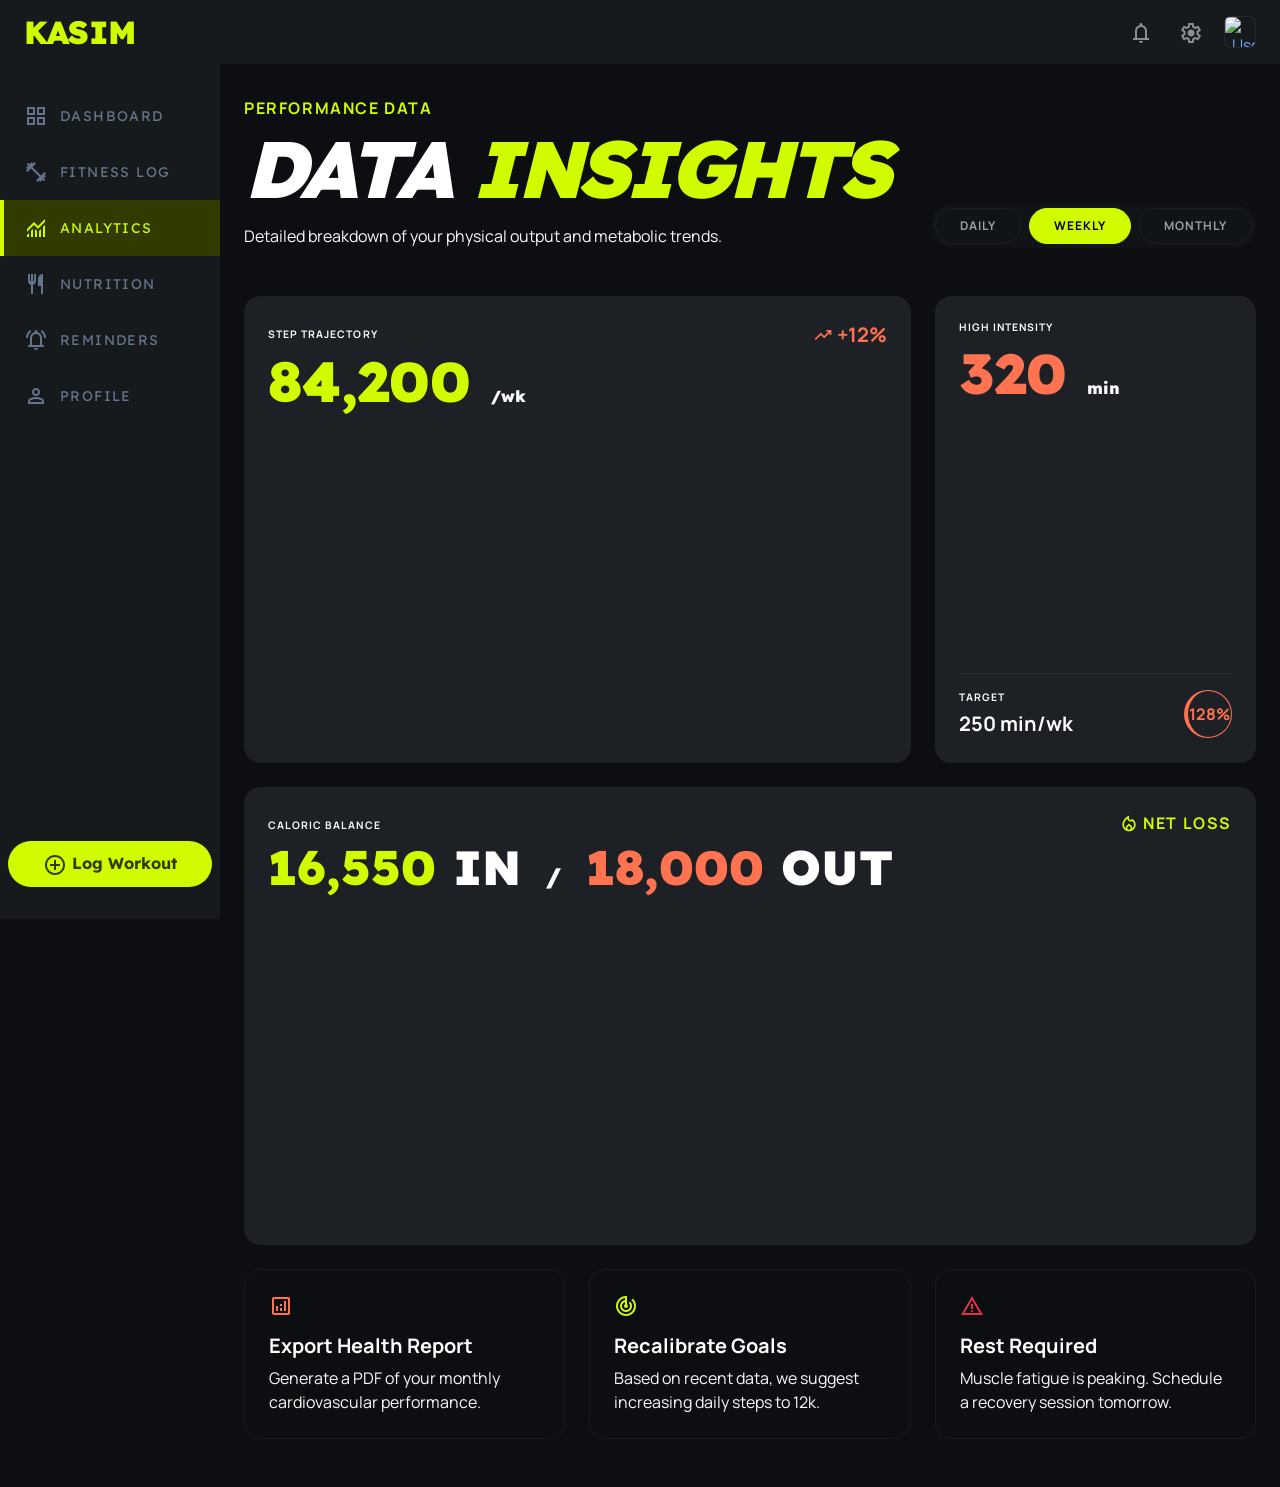
==== app/charts.html @ 4f87d558 "Update navigation links and UI consistency for analytics header" ====
<!DOCTYPE html>
<html lang="en" data-bs-theme="dark">
<head>
    <meta charset="utf-8"/>
    <meta content="width=device-width, initial-scale=1.0" name="viewport"/>
    <title>KINETIC | Analytics</title>
    <link href="https://cdn.jsdelivr.net/npm/bootstrap@5.3.3/dist/css/bootstrap.min.css" rel="stylesheet" />
    <link href="https://fonts.googleapis.com/css2?family=Lexend:wght@300;400;600;700;800;900&family=Manrope:wght@400;500;600;700;800&display=swap" rel="stylesheet"/>
    <link href="https://fonts.googleapis.com/css2?family=Material+Symbols+Outlined:wght,FILL@100..700,0..1&display=swap" rel="stylesheet"/>
    
    <!-- Custom CSS -->
    <link rel="stylesheet" href="../public/CSS/style.css" />
    <style>
        .filter-btn-group .btn {
            border-radius: 50px;
            padding: 0.5rem 1.5rem;
            font-size: 0.75rem;
            font-weight: 700;
            text-transform: uppercase;
            letter-spacing: 1px;
            color: var(--bs-gray-400);
            background: transparent;
            border: 1px solid var(--bs-gray-800);
        }
        .filter-btn-group .btn.active {
            background-color: var(--bs-lime) !important;
            color: var(--bs-black) !important;
            border-color: var(--bs-lime) !important;
        }
        .action-card {
            background-color: var(--bs-surface-container-low);
            border: 1px solid rgba(255, 255, 255, 0.05);
            transition: transform 0.2s, background-color 0.2s;
        }
        .action-card:hover {
            transform: translateY(-2px);
            background-color: var(--bs-surface-container);
        }
        .progress-bar-custom {
            height: 6px;
            border-radius: 3px;
            background-color: var(--bs-surface-container-highest);
            overflow: hidden;
        }
        .circular-gauge {
            width: 100px;
            height: 100px;
            border-radius: 50%;
            border: 8px solid var(--bs-surface-container-highest);
            border-top-color: var(--bs-lime);
            border-right-color: var(--bs-lime);
            display: flex;
            align-items: center;
            justify-content: center;
            transform: rotate(45deg);
        }
        .circular-gauge-inner {
            transform: rotate(-45deg);
        }
        /* Color Overrides based on mockup */
        :root {
            --bs-lime: #d1fc00;
            --bs-cyan: #00e3fd;
            --bs-orange: #ff5722;
            --bs-black: #000;
            --bs-gray-900: #121212;
            --bs-gray-800: #1e1e1e;
            --bs-gray-400: #9e9e9e;
        }
    </style>
</head>
<body class="bg-surface text-white">

<!-- TopAppBar -->
<header class="fixed-top w-100 z-50 top-bar d-flex justify-content-between align-items-center px-4">
    <div class="d-flex align-items-center gap-4">
        <a href="../index.html" class="fs-2 font-black text-primary-container font-headline tracking-tight">KASIM</a>
    </div>
    <div class="d-flex align-items-center gap-3">
        <button class="btn text-secondary p-1 text-decoration-none rounded-circle ">
            <span class="material-symbols-outlined text-white-50 icon" data-icon="notifications">notifications</span>
        </button>
        <button class="btn text-secondary p-1 text-decoration-none rounded-circle ">
            <span class="material-symbols-outlined text-white-50 icon" data-icon="settings">settings</span>
        </button>
        <a href="#" class="btn btn-link overflow-hidden border border-outline-variant p-0" style="width: 32px; height: 32px;">
            <img alt="User profile" class="w-100 h-100" src="https://lh3.googleusercontent.com/aida-public/[base64]" class="img-fluid"/>
        </a>
    </div>
</header>

<!-- SideNavBar (Desktop) -->
<aside class="d-none d-md-flex position-fixed start-0 sidebar flex-column pt-4 z-2">
    <nav class="d-flex flex-column flex-grow-1">
        <a class="sidebar-link" href="Dashboard.html">
            <span class="material-symbols-outlined" data-icon="grid_view">grid_view</span>
            <span>Dashboard</span>
        </a>
        <a class="sidebar-link" href="#">
            <span class="material-symbols-outlined" data-icon="fitness_center">fitness_center</span>
            <span>Fitness Log</span>
        </a>
        <a class="sidebar-link active" href="charts.html">
            <span class="material-symbols-outlined" data-icon="monitoring">monitoring</span>
            <span>Analytics</span>
        </a>
        <a class="sidebar-link" href="#">
            <span class="material-symbols-outlined" data-icon="restaurant">restaurant</span>
            <span>Nutrition</span>
        </a>
        <a class="sidebar-link" href="reminder.html">
            <span class="material-symbols-outlined" data-icon="notifications_active">notifications_active</span>
            <span>Reminders</span>
        </a>
        <a class="sidebar-link" href="profile.html">
            <span class="material-symbols-outlined" data-icon="person">person</span>
            <span>Profile</span>
        </a>
    </nav>
    <div class="p-2 mb-4">
        <button class="btn-log w-100">
            <span class="material-symbols-outlined" data-icon="add_circle">add_circle</span>
            <span class="text-xs">Log Workout</span>
        </button>
    </div>
</aside>

<!-- Main Content -->
<main class="main-content pt-5 mt-5 pb-5 px-4">
    <!-- Header Section -->
    <header class="mb-5">
        <div class="d-flex align-items-end gap-3 mb-2">
            <span class="font-bold text-xs text-uppercase tracking-widest text-primary-container">Performance Data</span>
            <div class="flex-grow-1 bg-outline-variant opacity-25 mb-2" style="height: 1px;"></div>
        </div>

        <div class="d-flex flex-column flex-lg-row justify-content-between align-items-lg-end gap-4">
            <div>
                <h1 class="display-1 font-black font-headline tracking-tighter lh-1 fst-italic">
                    DATA <span class="text-primary-container">INSIGHTS</span>
                </h1>
                <p class="text-on-surface-variant mt-3 mb-0">
                    Detailed breakdown of your physical output and metabolic trends.
                </p>
            </div>
            <div class="filter-btn-group d-flex gap-2 bg-surface-container-low p-1 rounded-pill">
                <button class="btn btn-sm" id="btn-daily">DAILY</button>
                <button class="btn btn-sm active" id="btn-weekly" style="background-color: #d1fc00; color: #000;">WEEKLY</button>
                <button class="btn btn-sm" id="btn-monthly">MONTHLY</button>
            </div>
        </div>
    </header>

    <!-- Bento Grid Layout -->
    <div class="row g-4">
        <!-- Main Line Chart (Step Trajectory) -->
        <div class="col-12 col-xl-8 d-flex flex-column">
            <div class="bg-surface-container-high p-4 rounded-4 position-relative h-100">
                <div class="d-flex justify-content-between align-items-start mb-4">
                    <div>
                        <span class="font-bold text-xxs text-uppercase tracking-widest text-on-surface-variant">STEP TRAJECTORY</span>
                        <h2 class="display-4 font-black font-headline text-primary-container mt-1 mb-0" id="step-value">84,200 <span class="fs-6 font-normal text-on-surface-variant">/wk</span></h2>
                    </div>
                    <div class="d-flex align-items-center gap-1 text-tertiary">
                        <span class="material-symbols-outlined fs-5">trending_up</span>
                        <span class="font-bold fs-5">+12%</span>
                    </div>
                </div>
                <div style="height: 300px; width: 100%;">
                    <canvas id="stepTrajectoryChart"></canvas>
                </div>
            </div>
        </div>

        <!-- Bar Chart (High Intensity) -->
        <div class="col-12 col-xl-4 d-flex flex-column">
            <div class="bg-surface-container-high p-4 rounded-4 position-relative h-100 d-flex flex-column">
                <span class="font-bold text-xxs text-uppercase tracking-widest text-on-surface-variant mb-1">HIGH INTENSITY</span>
                <h2 class="display-4 font-black font-headline text-tertiary mb-4" id="intensity-value">320 <span class="fs-6 font-normal text-on-surface-variant">min</span></h2>
                
                <div class="flex-grow-1" style="min-height: 150px; position: relative;">
                    <canvas id="highIntensityChart"></canvas>
                </div>

                <div class="mt-4 pt-3 border-top border-outline-variant d-flex justify-content-between align-items-center">
                    <div>
                        <span class="text-xxs text-uppercase font-bold tracking-widest text-on-surface-variant d-block mb-1">TARGET</span>
                        <span class="font-bold fs-5" id="intensity-target">250 min/wk</span>
                    </div>
                    <div class="rounded-circle border border-tertiary d-flex align-items-center justify-content-center p-2" style="width: 48px; height: 48px;">
                        <span class="text-xs font-bold text-tertiary">128%</span>
                    </div>
                </div>
            </div>
        </div>


        <!-- Calories Consumed vs Burned Chart -->
        <div class="col-12 d-flex flex-column">
            <div class="bg-surface-container-high p-4 rounded-4 position-relative h-100">
                <div class="d-flex justify-content-between align-items-start mb-4">
                    <div>
                        <span class="font-bold text-xxs text-uppercase tracking-widest text-on-surface-variant">CALORIC BALANCE</span>
                        <h2 class="display-5 font-black font-headline mt-1 mb-0" id="calories-value"><span class="text-primary-container">16,550</span> IN <span class="text-on-surface-variant fs-4 px-2">/</span> <span class="text-tertiary">18,000</span> OUT</h2>
                    </div>
                    <div class="d-flex align-items-center gap-1 text-primary-container" id="calories-status">
                        <span class="material-symbols-outlined fs-5">local_fire_department</span>
                        <span class="font-bold text-xs text-uppercase tracking-widest">NET LOSS</span>
                    </div>
                </div>
                <div style="height: 300px; width: 100%;">
                    <canvas id="caloriesChart"></canvas>
                </div>
            </div>
        </div>

        <!-- Action Cards Row -->
        <div class="col-12 col-md-4">
            <div class="action-card p-4 rounded-4 h-100 cursor-pointer">
                <span class="material-symbols-outlined text-tertiary mb-3">analytics</span>
                <h4 class="h5 font-bold mb-2">Export Health Report</h4>
                <p class="text-xs text-on-surface-variant mb-0">Generate a PDF of your monthly cardiovascular performance.</p>
            </div>
        </div>
        <div class="col-12 col-md-4">
            <div class="action-card p-4 rounded-4 h-100 cursor-pointer">
                <span class="material-symbols-outlined text-primary-container mb-3">track_changes</span>
                <h4 class="h5 font-bold mb-2">Recalibrate Goals</h4>
                <p class="text-xs text-on-surface-variant mb-0">Based on recent data, we suggest increasing daily steps to 12k.</p>
            </div>
        </div>
        <div class="col-12 col-md-4">
            <div class="action-card p-4 rounded-4 h-100 cursor-pointer">
                <span class="material-symbols-outlined text-danger mb-3">warning</span>
                <h4 class="h5 font-bold mb-2">Rest Required</h4>
                <p class="text-xs text-on-surface-variant mb-0">Muscle fatigue is peaking. Schedule a recovery session tomorrow.</p>
            </div>
        </div>

    </div>
</main>

<!-- BottomNavBar (Mobile Only) -->
<nav class="d-md-none position-fixed bottom-0 w-100 bottom-nav d-flex justify-content-around align-items-center px-4 z-3">
    <a class="d-flex flex-column align-items-center gap-1 text-white-50 text-decoration-none" href="Dashboard.html">
        <span class="material-symbols-outlined" data-icon="grid_view">grid_view</span>
        <span class="text-xxs font-bold text-uppercase tracking-tighter">Home</span>
    </a>
    <a class="d-flex flex-column align-items-center gap-1 text-white-50 text-decoration-none" href="#">
        <span class="material-symbols-outlined" data-icon="fitness_center">fitness_center</span>
        <span class="text-xxs font-bold text-uppercase tracking-tighter">Log</span>
    </a>
    <a class="d-flex flex-column align-items-center gap-1 text-primary-container text-decoration-none" href="charts.html">
        <span class="material-symbols-outlined" data-icon="monitoring" style="font-variation-settings: 'FILL' 1;">monitoring</span>
        <span class="text-xxs font-bold text-uppercase tracking-tighter">Data</span>
    </a>
    <a class="d-flex flex-column align-items-center gap-1 text-white-50 text-decoration-none" href="profile.html">
        <span class="material-symbols-outlined" data-icon="person">person</span>
        <span class="text-xxs font-bold text-uppercase tracking-tighter">User</span>
    </a>
</nav>

<!-- Scripts -->
<script src="https://cdn.jsdelivr.net/npm/bootstrap@5.3.3/dist/js/bootstrap.bundle.min.js"></script>
<!-- Chart.js via CDN -->
<script src="https://cdn.jsdelivr.net/npm/chart.js"></script>
<!-- Custom JS -->
<script src="../public/JS/charts.js"></script>
</body>
</html>
---- public/CSS/style.css ----
/* Kinetic Base Theme - Bootstrap overrides */
:root {
    --font-headline: 'Lexend', sans-serif;
    --font-body: 'Manrope', sans-serif;
    --transition: ease-in-out 0.2s;
    
    --surface: #0c0e11;
    --surface-container: #171a1d;
    --surface-bright: #292c31;
    --surface-container-highest: #23262a;
    --surface-container-high: #1d2024;
    --surface-container-low: #111417;
    --surface-container-lowest: #000000;
    --on-surface: #ffffff;
    --surface-variant: #23262a;
    --on-surface-variant: #fafafa;

    --primary: #f4ffc6;
    --primary-container: #d1fc00;
    --on-primary-container: #313b00;
    --hover-primary-container: #4c5d00;

    --secondary: #00e3fd;

    --tertiary: #ff7350;

    --nav-bg: #181b00c7;
}

body {
    background-color: var(--surface);
    color: var(--on-surface);
    font-family: var(--font-body);
    overflow-x: hidden;
}

/* Color Overrides */
.text-primary-container { color: var(--primary-container) !important; }
.bg-primary-container { background-color: var(--primary-container) !important; }
.text-on-primary-container { color: var(--on-primary-container) !important; }
.bg-on-primary-container { background-color: var(--on-primary-container) !important; }

.text-secondary { color: var(--secondary) !important; }
.bg-secondary { background-color: var(--secondary) !important; }
.text-tertiary { color: var(--tertiary) !important; }
.bg-tertiary { background-color: var(--tertiary) !important; }

.bg-surface { background-color: var(--surface) !important; }
.bg-surface-variant { background-color: var(--surface-variant) !important; }
.bg-surface-container { background-color: var(--surface-container) !important; }
.bg-surface-container-low { background-color: var(--surface-container-low) !important; }
.bg-surface-container-high { background-color: var(--surface-container-high) !important; }
.bg-surface-container-highest { background-color: var(--surface-container-highest) !important; }
.bg-surface-container-lowest { background-color: var(--surface-container-lowest) !important; }
.bg-surface-bright { background-color: var(--surface-bright) !important; }

.text-on-surface { color: var(--on-surface) !important; }
.text-on-surface-variant { color: var(--on-surface-variant) !important; }

/* Custom Borders */
.border-outline-variant { border-color: rgba(70, 72, 75, 0.3) !important; }
.border-tertiary { border-color: var(--tertiary) !important; border-left-width: 4px !important; }
.border-secondary { border-color: var(--secondary) !important; border-left-width: 4px !important; }

/* Typography Constraints */
.font-headline { font-family: var(--font-headline); }
.font-body { font-family: var(--font-body); }
.font-black { font-weight: 900; }
.font-bold { font-weight: 700; }
.tracking-tight { letter-spacing: -0.025em; }
.tracking-tighter { letter-spacing: -0.05em; }
.tracking-widest { letter-spacing: 0.1em; }
.letter-spacing-custom { letter-spacing: 0.3em; }
.text-xxs { font-size: 0.65rem; }
.text-xs-custom { font-size: 0.75rem; line-height: 1rem; }

/* Structural Replicas */
.max-w-7xl { max-width: 80rem !important; }
.min-h-vh-100 { min-height: 100vh; }
.inset-0 { top: 0; right: 0; bottom: 0; left: 0; }

.opacity-10 { opacity: 0.1; }

.glass-nav {
    background-color: var(--nav-bg) !important;
    backdrop-filter: blur(24px);
}
.glass-card {
    background: rgba(29, 32, 36, 0.4);
    backdrop-filter: blur(20px);
}
.nav-link:hover {
    border-bottom: 1px solid var(--on-surface) !important;
    color: var(--primary-container) !important;
    transition: var(--transition);
}

/* Buttons */
.btn-trial {
    background-color: var(--primary-container);
    color: var(--on-primary-container);
    font-family: var(--font-headline);
    font-weight: 700;
    transition: var(--transition);
    border: none;
    border-radius: 999px;
    padding: 10px 20px;
}
.btn-trial:hover { background-color: var(--hover-primary-container); color: var(--primary-container); }

.bg-parallax {
    background-attachment: fixed;
    background-position: top right;
    background-repeat: no-repeat;
    background-size: cover;
    width: 100%;
    height: 100%;
}

.hero-btn {
    font-family: var(--font-headline);
    font-weight: 900;
    transition: var(--transition);
    letter-spacing: -0.025em;
    border: none;
    text-decoration: none;
    border-radius: 999px;
    padding: 20px 40px;
}
.hero-btn-primary {
    background-color: var(--primary-container);
    color: var(--on-primary-container);
    box-shadow: 0 0 40px -10px rgba(209,252,0,0.3);
}
.hero-btn-primary:hover { background-color: var(--hover-primary-container); color: var(--primary-container);}

.hero-btn-outline {
    border: 2px solid var(--hover-primary-container);
    color: var(--on-surface);
    background-color: transparent;
    transition: var(--transition);
}
.hero-btn-outline:hover { background-color: var(--hover-primary-container); color: var(--primary-container);}

.btn-explore { background-color: var(--primary-container); color: var(--on-primary-container);}
.btn-explore:hover { background-color: var(--hover-primary-container); color: var(--primary-container);}

.btn-cta {
    background-color: var(--on-primary-container);
    color: var(--primary-container);
    font-family: var(--font-headline);
    font-weight: 700;
    transition: var(--transition);
    border: none;
    border-radius: 999px;
    padding: 10px 20px;
}
.btn-cta:hover { background-color: var(--hover-primary-container); color: var(--primary-container);}

/* Special UI Elements */
.text-stroke-lime {
    -webkit-text-stroke: 1px var(--primary-container);
    color: transparent;
}

.material-symbols-outlined { font-variation-settings: 'FILL' 0, 'wght' 400, 'GRAD' 0, 'opsz' 24; vertical-align: middle; }

.feature-box { border: 1px solid rgba(70, 72, 75, 0.1); transition: all 0.3s; }
.feature-box-hover-bg:hover { background-color: var(--surface-bright) !important; }

.progress-bar-kinetic { height: 100%; background-color: var(--primary-container); width: 36.66%; transition: width 0.7s; }
.feature-box:hover .progress-bar-kinetic { width: 100%; }

.grayscale { filter: grayscale(100%); }
.hover-grayscale { filter: grayscale(100%); transition: var(--transition); cursor: pointer; }
.hover-grayscale:hover { filter: grayscale(0%); }

.blur-bg-1 { width: 16rem; height: 16rem; background-color: rgba(0, 227, 253, 0.2); border-radius: 50%; filter: blur(100px); }
.blur-bg-2 { width: 16rem; height: 16rem; background-color: rgba(209, 252, 0, 0.1); border-radius: 50%; filter: blur(100px); }

.chart-bar-kinetic { box-shadow: 0 -5px 15px rgba(209, 252, 0, 0.4); }

.giant-text {
    font-size: 20rem;
    line-height: .8;
    transform: translate(-25%, -25%);
    user-select: none;
}

.z-0 { z-index: 0; }
.z-10 { z-index: 10; }
.z-50 { z-index: 50; }

.object-cover-container {
    top: 0; right: 0; bottom: 0; left: 0;
    position: absolute;
    width: 100%; height: 100%;
    object-fit: cover;
}

/* Base override */
a { text-decoration: none; }

/* Dashboard Layout Specific */
.main-wrapper { min-height: 100vh; }

@media (min-width: 768px) { .main-content { margin-left: 220px; } }
.top-bar { background-color: var(--surface-container); height: 64px; }
.sidebar { background-color: var(--surface-container); width: 220px; top: 64px; height: 95vh; }
.bottom-nav { background-color: var(--surface-container); height: 64px; border-top: 1px solid rgba(70, 72, 75, 0.1); }

.sidebar-link { 
    display: flex; align-items: center; gap: 0.75rem; padding: 1rem 1.5rem;
    font-size: 0.875rem; text-transform: uppercase; letter-spacing: 0.1em;
    font-family: var(--font-headline); transition: all 0.15s;
    text-decoration: none; color: #64748b; 
}
.sidebar-link:hover { color: var(--primary-container); background-color: #1d2024; transition: var(--transition); }
.sidebar-link.active {
    color: var(--primary-container); border-left: 4px solid var(--primary-container);
    background-color: var(--on-primary-container);
    padding-left: 1.25rem;
    transition: var(--transition);
}

.icon { transition: var(--transition); }
.icon:hover { color: var(--primary-container) !important; }
.ring-gradient-stop-1 { stop-color: var(--primary); }
.ring-gradient-stop-2 { stop-color: var(--primary-container); }
.glow-effect {
    position: absolute; top: -6rem; right: -6rem; width: 16rem; height: 16rem;
    background-color: rgba(209, 252, 0, 0.05); border-radius: 50%; filter: blur(100px); pointer-events: none;
}

.btn-log {
    background-color: var(--primary-container);
    color: var(--on-primary-container);
    font-family: var(--font-headline);
    font-weight: 700;
    transition: var(--transition);
    border: none;
    border-radius: 999px;
    padding: 10px 20px;
}
.btn-log:hover { background-color: var(--hover-primary-container); color: var(--primary-container);}

/* Entrance Animations */
@keyframes slideUpFade {
    from {
        opacity: 0;
        transform: translateY(40px);
    }
    to {
        opacity: 1;
        transform: translateY(0);
    }
}

.animate-slide-up-fade {
    opacity: 0;
}

.animate-slide-up-fade.is-visible {
    animation: slideUpFade 1.5s cubic-bezier(0.16, 1, 0.3, 1) forwards;
    animation-delay: 500ms;
}

.animation-delay-100 { animation-delay: 100ms; }
.animation-delay-200 { animation-delay: 200ms; }
.animation-delay-300 { animation-delay: 300ms; }
.animation-delay-400 { animation-delay: 400ms; }
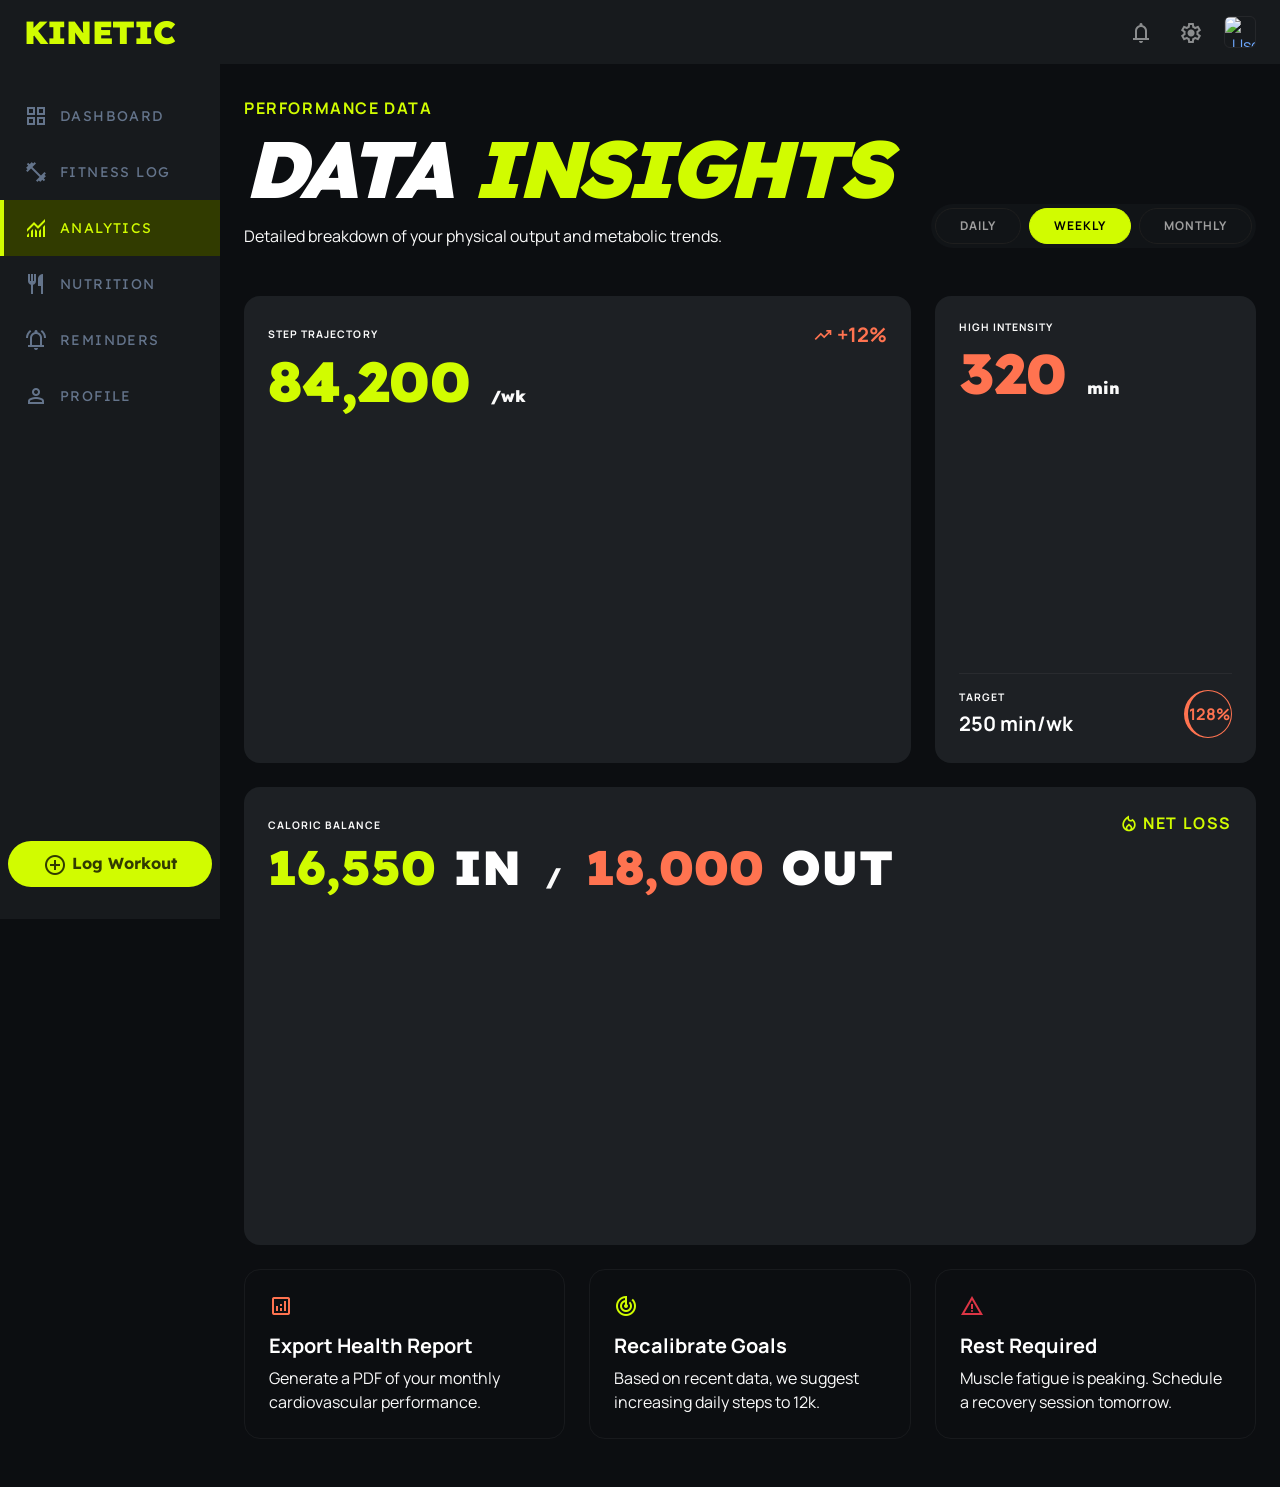
==== commit ee8791b0: "Update top bar text to KINETIC" ====
--- a/app/charts.html
+++ b/app/charts.html
@@ -74,7 +74,7 @@
 <!-- TopAppBar -->
 <header class="fixed-top w-100 z-50 top-bar d-flex justify-content-between align-items-center px-4">
     <div class="d-flex align-items-center gap-4">
-        <a href="../index.html" class="fs-2 font-black text-primary-container font-headline tracking-tight">KASIM</a>
+        <a href="../index.html" class="fs-2 font-black text-primary-container font-headline tracking-tight">KINETIC</a>
     </div>
     <div class="d-flex align-items-center gap-3">
         <button class="btn text-secondary p-1 text-decoration-none rounded-circle ">
--- a/public/CSS/style.css
+++ b/public/CSS/style.css
@@ -270,3 +270,353 @@
 .animation-delay-300 { animation-delay: 300ms; }
 .animation-delay-400 { animation-delay: 400ms; }
 
+/* =========================================================
+   FITNESS TRACKER MODULE ONLY
+   Paste below your existing style.css
+   ========================================================= */
+
+/* Tracker Theme */
+:root{
+    --lime:#ccff00;
+    --lime-dim:rgba(204,255,0,.12);
+    --glass-bg:rgba(255,255,255,.035);
+    --glass-border:rgba(255,255,255,.09);
+    --muted:rgba(255,255,255,.42);
+    --danger-bg:rgba(255,75,75,.10);
+    --success:#00c896;
+    --success-bg:rgba(0,200,150,.10);
+    --amber:#ffb400;
+    --amber-bg:rgba(255,180,0,.10);
+}
+
+/* Navigation */
+.k-nav{
+    position:fixed;
+    top:0; left:0; right:0;
+    z-index:1000;
+    background:rgba(10,10,11,.85);
+    backdrop-filter:blur(16px);
+    border-bottom:1px solid var(--glass-border);
+    padding:.875rem 1.5rem;
+    display:flex;
+    align-items:center;
+    justify-content:space-between;
+}
+
+.k-logo{
+    font-family:var(--font-headline);
+    font-weight:900;
+    font-size:1.35rem;
+    letter-spacing:-.04em;
+    color:var(--lime);
+}
+
+.k-nav-links a{
+    color:rgba(255,255,255,.55);
+    text-decoration:none;
+    font-size:.75rem;
+    font-weight:700;
+    text-transform:uppercase;
+    letter-spacing:.08em;
+}
+
+.k-nav-links a:hover,
+.k-nav-links a.active{
+    color:var(--lime);
+}
+
+/* Page */
+.page-wrapper{
+    max-width:1280px;
+    margin:0 auto;
+    padding:6rem 1.5rem 4rem;
+}
+
+.section-label{
+    font-size:.65rem;
+    font-weight:800;
+    text-transform:uppercase;
+    letter-spacing:.30em;
+    color:var(--lime);
+}
+
+.page-title{
+    font-family:var(--font-headline);
+    font-weight:900;
+    font-style:italic;
+    text-transform:uppercase;
+    font-size:clamp(2.2rem,5vw,3.5rem);
+    line-height:1;
+}
+
+/* Cards */
+.glass-card{
+    background:var(--glass-bg);
+    border:1px solid var(--glass-border);
+    border-radius:16px;
+    backdrop-filter:blur(12px);
+}
+
+.stat-card{
+    background:rgba(255,255,255,.03);
+    border:1px solid var(--glass-border);
+    border-radius:12px;
+    padding:1rem 1.25rem;
+}
+
+.stat-label{
+    font-size:.6rem;
+    font-weight:800;
+    text-transform:uppercase;
+    letter-spacing:.18em;
+    color:var(--muted);
+}
+
+.stat-value{
+    font-family:var(--font-headline);
+    font-weight:900;
+    font-size:1.75rem;
+    line-height:1;
+}
+
+.stat-sub{
+    font-size:.65rem;
+    color:var(--muted);
+}
+
+/* Form */
+.k-label{
+    font-size:.6rem;
+    font-weight:800;
+    text-transform:uppercase;
+    letter-spacing:.18em;
+    color:var(--muted);
+    margin-bottom:.4rem;
+    display:block;
+}
+
+.k-input,
+.k-select,
+.k-textarea{
+    background:rgba(255,255,255,.04);
+    border:1px solid rgba(255,255,255,.10);
+    border-radius:8px;
+    color:#fff;
+    padding:.65rem .85rem;
+    width:100%;
+    outline:none;
+}
+
+.k-input:focus,
+.k-select:focus,
+.k-textarea:focus{
+    border-color:var(--lime);
+}
+
+.k-select option{
+    background:#111114;
+    color:#fff;
+}
+
+.k-textarea{
+    resize:vertical;
+    min-height:70px;
+}
+
+/* Buttons */
+.btn-kinetic{
+    background:var(--lime);
+    color:#000;
+    border:none;
+    font-family:var(--font-headline);
+    font-weight:800;
+    font-size:.72rem;
+    letter-spacing:.1em;
+    text-transform:uppercase;
+    padding:.75rem 1.25rem;
+}
+
+.btn-outline-k{
+    background:transparent;
+    border:1px solid rgba(255,255,255,.14);
+    color:rgba(255,255,255,.65);
+    padding:.35rem .75rem;
+    font-size:.68rem;
+}
+
+.btn-danger-k{
+    background:transparent;
+    border:1px solid rgba(255,75,75,.28);
+    color:#ff7b7b;
+    padding:.35rem .75rem;
+    font-size:.68rem;
+}
+
+/* Steps */
+.steps-track{
+    background:rgba(255,255,255,.08);
+    height:8px;
+    border-radius:999px;
+    overflow:hidden;
+}
+
+.steps-fill{
+    background:linear-gradient(90deg,var(--lime),#aaff00);
+    height:100%;
+    width:0%;
+    transition:width .5s;
+}
+
+/* Weekly Chart */
+.chart-bars{
+    display:flex;
+    align-items:flex-end;
+    gap:6px;
+    height:88px;
+}
+
+.chart-bar-wrap{
+    flex:1;
+}
+
+.chart-bar{
+    width:100%;
+    background:rgba(255,255,255,.07);
+    border-radius:4px 4px 0 0;
+}
+
+.chart-bar.active{
+    background:var(--lime);
+}
+
+.chart-bar.semi{
+    background:rgba(204,255,0,.30);
+}
+
+/* Badges */
+.k-badge{
+    font-size:.6rem;
+    font-weight:800;
+    text-transform:uppercase;
+    padding:.2rem .6rem;
+    border-radius:4px;
+}
+
+.k-badge-lime{
+    background:var(--lime-dim);
+    color:var(--lime);
+}
+
+.k-badge-amber{
+    background:var(--amber-bg);
+    color:var(--amber);
+}
+
+.k-badge-success{
+    background:var(--success-bg);
+    color:var(--success);
+}
+
+/* Table */
+.k-table{
+    width:100%;
+    border-collapse:collapse;
+    font-size:.8rem;
+}
+
+.k-table thead th{
+    font-size:.58rem;
+    font-weight:800;
+    text-transform:uppercase;
+    letter-spacing:.15em;
+    color:var(--muted);
+    padding:.5rem .75rem;
+    border-bottom:1px solid rgba(255,255,255,.07);
+}
+
+.k-table td{
+    padding:.8rem .75rem;
+    border-bottom:1px solid rgba(255,255,255,.04);
+}
+
+.activity-pill{
+    font-family:var(--font-headline);
+    font-weight:800;
+}
+
+/* Modal */
+.modal-overlay{
+    position:fixed;
+    inset:0;
+    background:rgba(0,0,0,.72);
+    z-index:9000;
+    display:flex;
+    align-items:center;
+    justify-content:center;
+    opacity:0;
+    pointer-events:none;
+}
+
+.modal-overlay.show{
+    opacity:1;
+    pointer-events:auto;
+}
+
+.modal-box{
+    background:#111114;
+    border:1px solid rgba(255,255,255,.12);
+    border-radius:16px;
+    padding:1.75rem;
+    width:100%;
+    max-width:440px;
+}
+
+/* Toast */
+#k-toast{
+    position:fixed;
+    right:2rem;
+    bottom:2rem;
+    background:var(--lime);
+    color:#000;
+    padding:.75rem 1.25rem;
+    font-weight:800;
+    z-index:9999;
+    opacity:0;
+    transform:translateY(40px);
+    transition:.3s;
+}
+
+#k-toast.show{
+    opacity:1;
+    transform:translateY(0);
+}
+
+/* Empty */
+.empty-state{
+    text-align:center;
+    padding:2.5rem 1rem;
+    color:var(--muted);
+}
+
+/* Animation */
+@keyframes fadeUp{
+    from{opacity:0;transform:translateY(18px);}
+    to{opacity:1;transform:translateY(0);}
+}
+
+.fade-up{
+    animation:fadeUp .5s ease both;
+}
+
+.delay-1{animation-delay:.08s;}
+.delay-2{animation-delay:.16s;}
+.delay-3{animation-delay:.24s;}
+.delay-4{animation-delay:.32s;}
+
+/* Mobile */
+@media (max-width:768px){
+    .k-nav-links{display:none;}
+    .page-wrapper{
+        padding:5rem 1rem 3rem;
+    }
+}
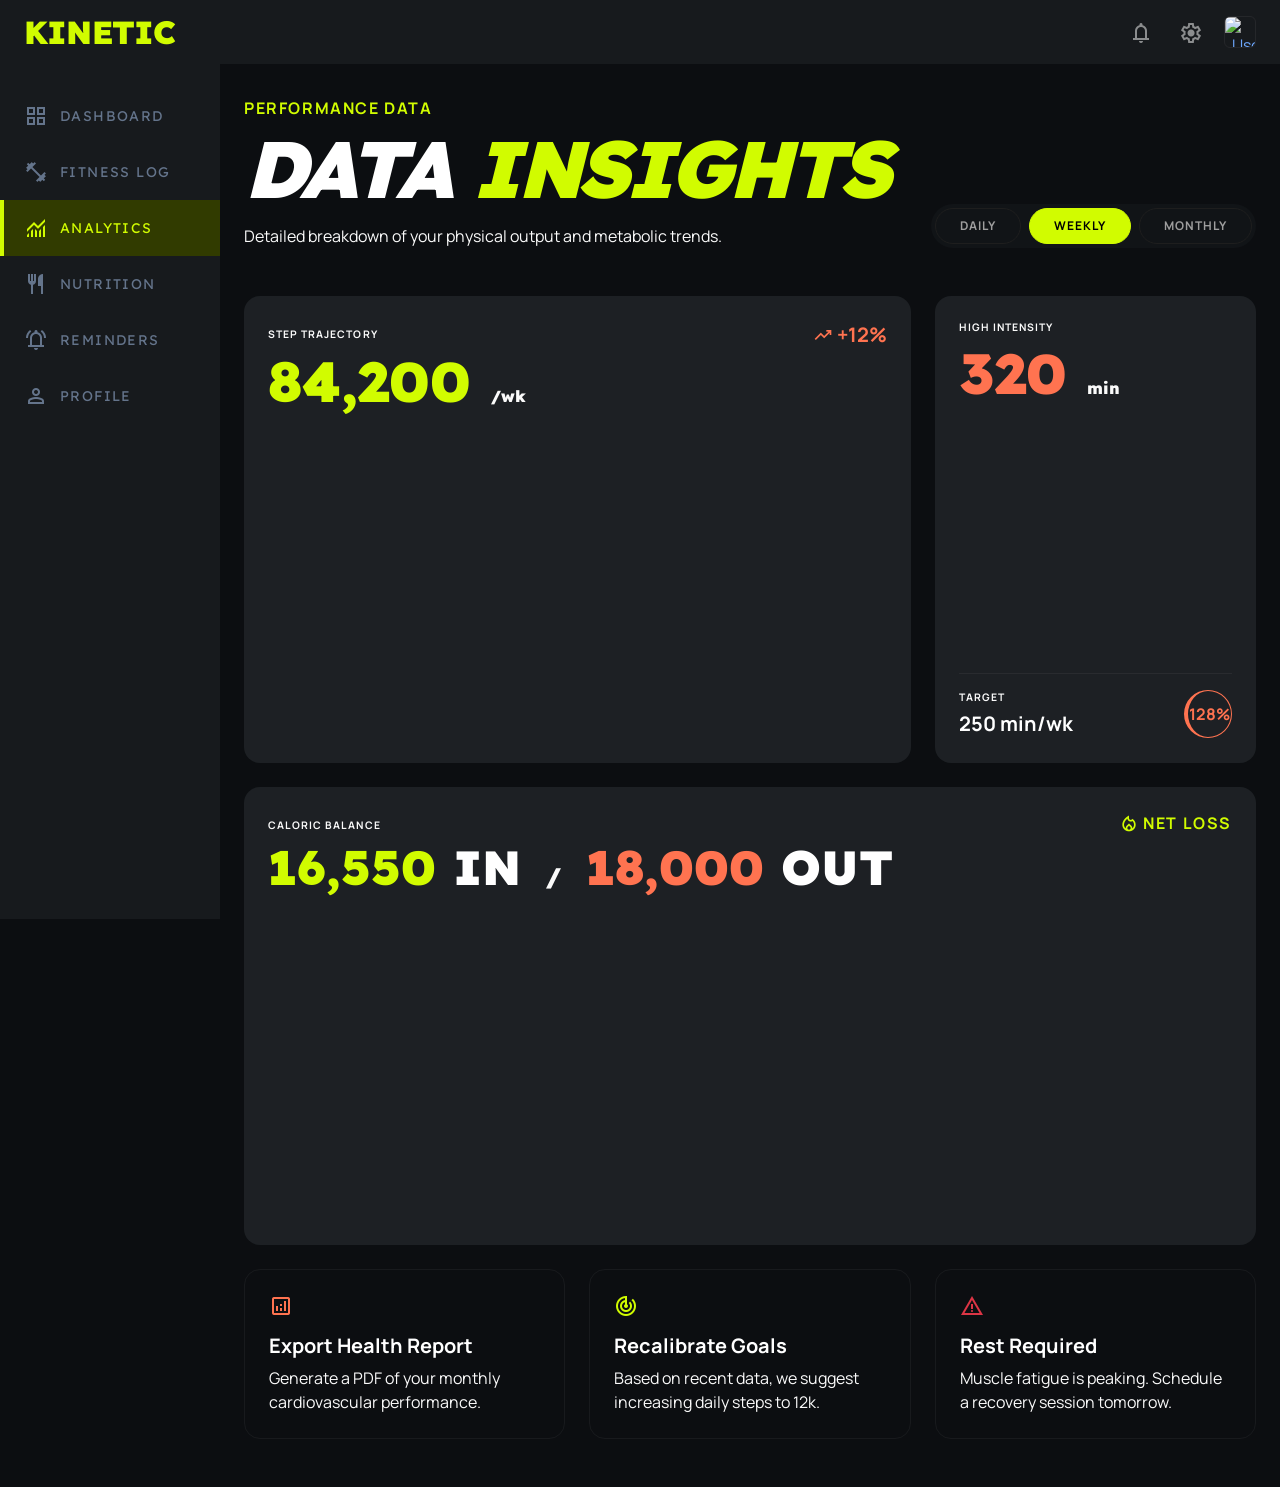
==== commit 38e1755e: "improve signup login and dashboard" ====
--- a/app/charts.html
+++ b/app/charts.html
@@ -1,13 +1,17 @@
 <!DOCTYPE html>
 <html lang="en" data-bs-theme="dark">
+
 <head>
-    <meta charset="utf-8"/>
-    <meta content="width=device-width, initial-scale=1.0" name="viewport"/>
+    <meta charset="utf-8" />
+    <meta content="width=device-width, initial-scale=1.0" name="viewport" />
     <title>KINETIC | Analytics</title>
     <link href="https://cdn.jsdelivr.net/npm/bootstrap@5.3.3/dist/css/bootstrap.min.css" rel="stylesheet" />
-    <link href="https://fonts.googleapis.com/css2?family=Lexend:wght@300;400;600;700;800;900&family=Manrope:wght@400;500;600;700;800&display=swap" rel="stylesheet"/>
-    <link href="https://fonts.googleapis.com/css2?family=Material+Symbols+Outlined:wght,FILL@100..700,0..1&display=swap" rel="stylesheet"/>
-    
+    <link
+        href="https://fonts.googleapis.com/css2?family=Lexend:wght@300;400;600;700;800;900&family=Manrope:wght@400;500;600;700;800&display=swap"
+        rel="stylesheet" />
+    <link href="https://fonts.googleapis.com/css2?family=Material+Symbols+Outlined:wght,FILL@100..700,0..1&display=swap"
+        rel="stylesheet" />
+
     <!-- Custom CSS -->
     <link rel="stylesheet" href="../public/CSS/style.css" />
     <style>
@@ -22,26 +26,31 @@
             background: transparent;
             border: 1px solid var(--bs-gray-800);
         }
+
         .filter-btn-group .btn.active {
             background-color: var(--bs-lime) !important;
             color: var(--bs-black) !important;
             border-color: var(--bs-lime) !important;
         }
+
         .action-card {
             background-color: var(--bs-surface-container-low);
             border: 1px solid rgba(255, 255, 255, 0.05);
             transition: transform 0.2s, background-color 0.2s;
         }
+
         .action-card:hover {
             transform: translateY(-2px);
             background-color: var(--bs-surface-container);
         }
+
         .progress-bar-custom {
             height: 6px;
             border-radius: 3px;
             background-color: var(--bs-surface-container-highest);
             overflow: hidden;
         }
+
         .circular-gauge {
             width: 100px;
             height: 100px;
@@ -54,9 +63,11 @@
             justify-content: center;
             transform: rotate(45deg);
         }
+
         .circular-gauge-inner {
             transform: rotate(-45deg);
         }
+
         /* Color Overrides based on mockup */
         :root {
             --bs-lime: #d1fc00;
@@ -69,202 +80,225 @@
         }
     </style>
 </head>
+
 <body class="bg-surface text-white">
 
-<!-- TopAppBar -->
-<header class="fixed-top w-100 z-50 top-bar d-flex justify-content-between align-items-center px-4">
-    <div class="d-flex align-items-center gap-4">
-        <a href="../index.html" class="fs-2 font-black text-primary-container font-headline tracking-tight">KINETIC</a>
-    </div>
-    <div class="d-flex align-items-center gap-3">
-        <button class="btn text-secondary p-1 text-decoration-none rounded-circle ">
-            <span class="material-symbols-outlined text-white-50 icon" data-icon="notifications">notifications</span>
-        </button>
-        <button class="btn text-secondary p-1 text-decoration-none rounded-circle ">
-            <span class="material-symbols-outlined text-white-50 icon" data-icon="settings">settings</span>
-        </button>
-        <a href="#" class="btn btn-link overflow-hidden border border-outline-variant p-0" style="width: 32px; height: 32px;">
-            <img alt="User profile" class="w-100 h-100" src="https://lh3.googleusercontent.com/aida-public/[base64]" class="img-fluid"/>
+    <!-- TopAppBar -->
+    <header class="fixed-top w-100 z-50 top-bar d-flex justify-content-between align-items-center px-4">
+        <div class="d-flex align-items-center gap-4">
+            <a href="../index.html"
+                class="fs-2 font-black text-primary-container font-headline tracking-tight">KINETIC</a>
+        </div>
+        <div class="d-flex align-items-center gap-3">
+            <button class="btn text-secondary p-1 text-decoration-none rounded-circle ">
+                <span class="material-symbols-outlined text-white-50 icon"
+                    data-icon="notifications">notifications</span>
+            </button>
+            <button class="btn text-secondary p-1 text-decoration-none rounded-circle ">
+                <span class="material-symbols-outlined text-white-50 icon" data-icon="settings">settings</span>
+            </button>
+            <a href="profile.html" class="btn btn-link overflow-hidden border border-outline-variant p-0"
+                style="width: 32px; height: 32px;">
+                <img alt="User profile" class="w-100 h-100"
+                    src="https://lh3.googleusercontent.com/aida-public/[base64]"
+                    class="img-fluid" />
+            </a>
+        </div>
+    </header>
+
+    <!-- SideNavBar (Desktop) -->
+    <aside class="d-none d-md-flex position-fixed start-0 sidebar flex-column pt-4 z-2">
+        <nav class="d-flex flex-column flex-grow-1">
+            <a class="sidebar-link" href="Dashboard.html">
+                <span class="material-symbols-outlined" data-icon="grid_view">grid_view</span>
+                <span>Dashboard</span>
+            </a>
+            <a class="sidebar-link" href="Fitness_Tracker.html">
+                <span class="material-symbols-outlined" data-icon="fitness_center">fitness_center</span>
+                <span>Fitness Log</span>
+            </a>
+            <a class="sidebar-link active" href="charts.html">
+                <span class="material-symbols-outlined" data-icon="monitoring">monitoring</span>
+                <span>Analytics</span>
+            </a>
+            <a class="sidebar-link" href="nutrition.html">
+                <span class="material-symbols-outlined" data-icon="restaurant">restaurant</span>
+                <span>Nutrition</span>
+            </a>
+            <a class="sidebar-link" href="reminder.html">
+                <span class="material-symbols-outlined" data-icon="notifications_active">notifications_active</span>
+                <span>Reminders</span>
+            </a>
+            <a class="sidebar-link" href="profile.html">
+                <span class="material-symbols-outlined" data-icon="person">person</span>
+                <span>Profile</span>
+            </a>
+        </nav>
+
+    </aside>
+
+    <!-- Main Content -->
+    <main class="main-content pt-5 mt-5 pb-5 px-4">
+        <!-- Header Section -->
+        <header class="mb-5">
+            <div class="d-flex align-items-end gap-3 mb-2">
+                <span class="font-bold text-xs text-uppercase tracking-widest text-primary-container">Performance
+                    Data</span>
+                <div class="flex-grow-1 bg-outline-variant opacity-25 mb-2" style="height: 1px;"></div>
+            </div>
+
+            <div class="d-flex flex-column flex-lg-row justify-content-between align-items-lg-end gap-4">
+                <div>
+                    <h1 class="display-1 font-black font-headline tracking-tighter lh-1 fst-italic">
+                        DATA <span class="text-primary-container">INSIGHTS</span>
+                    </h1>
+                    <p class="text-on-surface-variant mt-3 mb-0">
+                        Detailed breakdown of your physical output and metabolic trends.
+                    </p>
+                </div>
+                <div class="filter-btn-group d-flex gap-2 bg-surface-container-low p-1 rounded-pill">
+                    <button class="btn btn-sm" id="btn-daily">DAILY</button>
+                    <button class="btn btn-sm active" id="btn-weekly"
+                        style="background-color: #d1fc00; color: #000;">WEEKLY</button>
+                    <button class="btn btn-sm" id="btn-monthly">MONTHLY</button>
+                </div>
+            </div>
+        </header>
+
+        <!-- Bento Grid Layout -->
+        <div class="row g-4">
+            <!-- Main Line Chart (Step Trajectory) -->
+            <div class="col-12 col-xl-8 d-flex flex-column">
+                <div class="bg-surface-container-high p-4 rounded-4 position-relative h-100">
+                    <div class="d-flex justify-content-between align-items-start mb-4">
+                        <div>
+                            <span class="font-bold text-xxs text-uppercase tracking-widest text-on-surface-variant">STEP
+                                TRAJECTORY</span>
+                            <h2 class="display-4 font-black font-headline text-primary-container mt-1 mb-0"
+                                id="step-value">84,200 <span class="fs-6 font-normal text-on-surface-variant">/wk</span>
+                            </h2>
+                        </div>
+                        <div class="d-flex align-items-center gap-1 text-tertiary">
+                            <span class="material-symbols-outlined fs-5">trending_up</span>
+                            <span class="font-bold fs-5">+12%</span>
+                        </div>
+                    </div>
+                    <div style="height: 300px; width: 100%;">
+                        <canvas id="stepTrajectoryChart"></canvas>
+                    </div>
+                </div>
+            </div>
+
+            <!-- Bar Chart (High Intensity) -->
+            <div class="col-12 col-xl-4 d-flex flex-column">
+                <div class="bg-surface-container-high p-4 rounded-4 position-relative h-100 d-flex flex-column">
+                    <span class="font-bold text-xxs text-uppercase tracking-widest text-on-surface-variant mb-1">HIGH
+                        INTENSITY</span>
+                    <h2 class="display-4 font-black font-headline text-tertiary mb-4" id="intensity-value">320 <span
+                            class="fs-6 font-normal text-on-surface-variant">min</span></h2>
+
+                    <div class="flex-grow-1" style="min-height: 150px; position: relative;">
+                        <canvas id="highIntensityChart"></canvas>
+                    </div>
+
+                    <div
+                        class="mt-4 pt-3 border-top border-outline-variant d-flex justify-content-between align-items-center">
+                        <div>
+                            <span
+                                class="text-xxs text-uppercase font-bold tracking-widest text-on-surface-variant d-block mb-1">TARGET</span>
+                            <span class="font-bold fs-5" id="intensity-target">250 min/wk</span>
+                        </div>
+                        <div class="rounded-circle border border-tertiary d-flex align-items-center justify-content-center p-2"
+                            style="width: 48px; height: 48px;">
+                            <span class="text-xs font-bold text-tertiary">128%</span>
+                        </div>
+                    </div>
+                </div>
+            </div>
+
+
+            <!-- Calories Consumed vs Burned Chart -->
+            <div class="col-12 d-flex flex-column">
+                <div class="bg-surface-container-high p-4 rounded-4 position-relative h-100">
+                    <div class="d-flex justify-content-between align-items-start mb-4">
+                        <div>
+                            <span
+                                class="font-bold text-xxs text-uppercase tracking-widest text-on-surface-variant">CALORIC
+                                BALANCE</span>
+                            <h2 class="display-5 font-black font-headline mt-1 mb-0" id="calories-value"><span
+                                    class="text-primary-container">16,550</span> IN <span
+                                    class="text-on-surface-variant fs-4 px-2">/</span> <span
+                                    class="text-tertiary">18,000</span> OUT</h2>
+                        </div>
+                        <div class="d-flex align-items-center gap-1 text-primary-container" id="calories-status">
+                            <span class="material-symbols-outlined fs-5">local_fire_department</span>
+                            <span class="font-bold text-xs text-uppercase tracking-widest">NET LOSS</span>
+                        </div>
+                    </div>
+                    <div style="height: 300px; width: 100%;">
+                        <canvas id="caloriesChart"></canvas>
+                    </div>
+                </div>
+            </div>
+
+            <!-- Action Cards Row -->
+            <div class="col-12 col-md-4">
+                <div class="action-card p-4 rounded-4 h-100 cursor-pointer">
+                    <span class="material-symbols-outlined text-tertiary mb-3">analytics</span>
+                    <h4 class="h5 font-bold mb-2">Export Health Report</h4>
+                    <p class="text-xs text-on-surface-variant mb-0">Generate a PDF of your monthly cardiovascular
+                        performance.</p>
+                </div>
+            </div>
+            <div class="col-12 col-md-4">
+                <div class="action-card p-4 rounded-4 h-100 cursor-pointer">
+                    <span class="material-symbols-outlined text-primary-container mb-3">track_changes</span>
+                    <h4 class="h5 font-bold mb-2">Recalibrate Goals</h4>
+                    <p class="text-xs text-on-surface-variant mb-0">Based on recent data, we suggest increasing daily
+                        steps to 12k.</p>
+                </div>
+            </div>
+            <div class="col-12 col-md-4">
+                <div class="action-card p-4 rounded-4 h-100 cursor-pointer">
+                    <span class="material-symbols-outlined text-danger mb-3">warning</span>
+                    <h4 class="h5 font-bold mb-2">Rest Required</h4>
+                    <p class="text-xs text-on-surface-variant mb-0">Muscle fatigue is peaking. Schedule a recovery
+                        session tomorrow.</p>
+                </div>
+            </div>
+
+        </div>
+    </main>
+
+    <!-- BottomNavBar (Mobile Only) -->
+    <nav
+        class="d-md-none position-fixed bottom-0 w-100 bottom-nav d-flex justify-content-around align-items-center px-4 z-3">
+        <a class="d-flex flex-column align-items-center gap-1 text-white-50 text-decoration-none" href="Dashboard.html">
+            <span class="material-symbols-outlined" data-icon="grid_view">grid_view</span>
+            <span class="text-xxs font-bold text-uppercase tracking-tighter">Home</span>
         </a>
-    </div>
-</header>
-
-<!-- SideNavBar (Desktop) -->
-<aside class="d-none d-md-flex position-fixed start-0 sidebar flex-column pt-4 z-2">
-    <nav class="d-flex flex-column flex-grow-1">
-        <a class="sidebar-link" href="Dashboard.html">
-            <span class="material-symbols-outlined" data-icon="grid_view">grid_view</span>
-            <span>Dashboard</span>
+        <a class="d-flex flex-column align-items-center gap-1 text-white-50 text-decoration-none" href="Fitness_Tracker.html">
+            <span class="material-symbols-outlined" data-icon="fitness_center">fitness_center</span>
+            <span class="text-xxs font-bold text-uppercase tracking-tighter">Log</span>
         </a>
-        <a class="sidebar-link" href="#">
-            <span class="material-symbols-outlined" data-icon="fitness_center">fitness_center</span>
-            <span>Fitness Log</span>
+        <a class="d-flex flex-column align-items-center gap-1 text-primary-container text-decoration-none"
+            href="charts.html">
+            <span class="material-symbols-outlined" data-icon="monitoring"
+                style="font-variation-settings: 'FILL' 1;">monitoring</span>
+            <span class="text-xxs font-bold text-uppercase tracking-tighter">Data</span>
         </a>
-        <a class="sidebar-link active" href="charts.html">
-            <span class="material-symbols-outlined" data-icon="monitoring">monitoring</span>
-            <span>Analytics</span>
-        </a>
-        <a class="sidebar-link" href="#">
-            <span class="material-symbols-outlined" data-icon="restaurant">restaurant</span>
-            <span>Nutrition</span>
-        </a>
-        <a class="sidebar-link" href="reminder.html">
-            <span class="material-symbols-outlined" data-icon="notifications_active">notifications_active</span>
-            <span>Reminders</span>
-        </a>
-        <a class="sidebar-link" href="profile.html">
+        <a class="d-flex flex-column align-items-center gap-1 text-white-50 text-decoration-none" href="profile.html">
             <span class="material-symbols-outlined" data-icon="person">person</span>
-            <span>Profile</span>
+            <span class="text-xxs font-bold text-uppercase tracking-tighter">User</span>
         </a>
     </nav>
-    <div class="p-2 mb-4">
-        <button class="btn-log w-100">
-            <span class="material-symbols-outlined" data-icon="add_circle">add_circle</span>
-            <span class="text-xs">Log Workout</span>
-        </button>
-    </div>
-</aside>
-
-<!-- Main Content -->
-<main class="main-content pt-5 mt-5 pb-5 px-4">
-    <!-- Header Section -->
-    <header class="mb-5">
-        <div class="d-flex align-items-end gap-3 mb-2">
-            <span class="font-bold text-xs text-uppercase tracking-widest text-primary-container">Performance Data</span>
-            <div class="flex-grow-1 bg-outline-variant opacity-25 mb-2" style="height: 1px;"></div>
-        </div>
-
-        <div class="d-flex flex-column flex-lg-row justify-content-between align-items-lg-end gap-4">
-            <div>
-                <h1 class="display-1 font-black font-headline tracking-tighter lh-1 fst-italic">
-                    DATA <span class="text-primary-container">INSIGHTS</span>
-                </h1>
-                <p class="text-on-surface-variant mt-3 mb-0">
-                    Detailed breakdown of your physical output and metabolic trends.
-                </p>
-            </div>
-            <div class="filter-btn-group d-flex gap-2 bg-surface-container-low p-1 rounded-pill">
-                <button class="btn btn-sm" id="btn-daily">DAILY</button>
-                <button class="btn btn-sm active" id="btn-weekly" style="background-color: #d1fc00; color: #000;">WEEKLY</button>
-                <button class="btn btn-sm" id="btn-monthly">MONTHLY</button>
-            </div>
-        </div>
-    </header>
-
-    <!-- Bento Grid Layout -->
-    <div class="row g-4">
-        <!-- Main Line Chart (Step Trajectory) -->
-        <div class="col-12 col-xl-8 d-flex flex-column">
-            <div class="bg-surface-container-high p-4 rounded-4 position-relative h-100">
-                <div class="d-flex justify-content-between align-items-start mb-4">
-                    <div>
-                        <span class="font-bold text-xxs text-uppercase tracking-widest text-on-surface-variant">STEP TRAJECTORY</span>
-                        <h2 class="display-4 font-black font-headline text-primary-container mt-1 mb-0" id="step-value">84,200 <span class="fs-6 font-normal text-on-surface-variant">/wk</span></h2>
-                    </div>
-                    <div class="d-flex align-items-center gap-1 text-tertiary">
-                        <span class="material-symbols-outlined fs-5">trending_up</span>
-                        <span class="font-bold fs-5">+12%</span>
-                    </div>
-                </div>
-                <div style="height: 300px; width: 100%;">
-                    <canvas id="stepTrajectoryChart"></canvas>
-                </div>
-            </div>
-        </div>
-
-        <!-- Bar Chart (High Intensity) -->
-        <div class="col-12 col-xl-4 d-flex flex-column">
-            <div class="bg-surface-container-high p-4 rounded-4 position-relative h-100 d-flex flex-column">
-                <span class="font-bold text-xxs text-uppercase tracking-widest text-on-surface-variant mb-1">HIGH INTENSITY</span>
-                <h2 class="display-4 font-black font-headline text-tertiary mb-4" id="intensity-value">320 <span class="fs-6 font-normal text-on-surface-variant">min</span></h2>
-                
-                <div class="flex-grow-1" style="min-height: 150px; position: relative;">
-                    <canvas id="highIntensityChart"></canvas>
-                </div>
-
-                <div class="mt-4 pt-3 border-top border-outline-variant d-flex justify-content-between align-items-center">
-                    <div>
-                        <span class="text-xxs text-uppercase font-bold tracking-widest text-on-surface-variant d-block mb-1">TARGET</span>
-                        <span class="font-bold fs-5" id="intensity-target">250 min/wk</span>
-                    </div>
-                    <div class="rounded-circle border border-tertiary d-flex align-items-center justify-content-center p-2" style="width: 48px; height: 48px;">
-                        <span class="text-xs font-bold text-tertiary">128%</span>
-                    </div>
-                </div>
-            </div>
-        </div>
-
-
-        <!-- Calories Consumed vs Burned Chart -->
-        <div class="col-12 d-flex flex-column">
-            <div class="bg-surface-container-high p-4 rounded-4 position-relative h-100">
-                <div class="d-flex justify-content-between align-items-start mb-4">
-                    <div>
-                        <span class="font-bold text-xxs text-uppercase tracking-widest text-on-surface-variant">CALORIC BALANCE</span>
-                        <h2 class="display-5 font-black font-headline mt-1 mb-0" id="calories-value"><span class="text-primary-container">16,550</span> IN <span class="text-on-surface-variant fs-4 px-2">/</span> <span class="text-tertiary">18,000</span> OUT</h2>
-                    </div>
-                    <div class="d-flex align-items-center gap-1 text-primary-container" id="calories-status">
-                        <span class="material-symbols-outlined fs-5">local_fire_department</span>
-                        <span class="font-bold text-xs text-uppercase tracking-widest">NET LOSS</span>
-                    </div>
-                </div>
-                <div style="height: 300px; width: 100%;">
-                    <canvas id="caloriesChart"></canvas>
-                </div>
-            </div>
-        </div>
-
-        <!-- Action Cards Row -->
-        <div class="col-12 col-md-4">
-            <div class="action-card p-4 rounded-4 h-100 cursor-pointer">
-                <span class="material-symbols-outlined text-tertiary mb-3">analytics</span>
-                <h4 class="h5 font-bold mb-2">Export Health Report</h4>
-                <p class="text-xs text-on-surface-variant mb-0">Generate a PDF of your monthly cardiovascular performance.</p>
-            </div>
-        </div>
-        <div class="col-12 col-md-4">
-            <div class="action-card p-4 rounded-4 h-100 cursor-pointer">
-                <span class="material-symbols-outlined text-primary-container mb-3">track_changes</span>
-                <h4 class="h5 font-bold mb-2">Recalibrate Goals</h4>
-                <p class="text-xs text-on-surface-variant mb-0">Based on recent data, we suggest increasing daily steps to 12k.</p>
-            </div>
-        </div>
-        <div class="col-12 col-md-4">
-            <div class="action-card p-4 rounded-4 h-100 cursor-pointer">
-                <span class="material-symbols-outlined text-danger mb-3">warning</span>
-                <h4 class="h5 font-bold mb-2">Rest Required</h4>
-                <p class="text-xs text-on-surface-variant mb-0">Muscle fatigue is peaking. Schedule a recovery session tomorrow.</p>
-            </div>
-        </div>
-
-    </div>
-</main>
-
-<!-- BottomNavBar (Mobile Only) -->
-<nav class="d-md-none position-fixed bottom-0 w-100 bottom-nav d-flex justify-content-around align-items-center px-4 z-3">
-    <a class="d-flex flex-column align-items-center gap-1 text-white-50 text-decoration-none" href="Dashboard.html">
-        <span class="material-symbols-outlined" data-icon="grid_view">grid_view</span>
-        <span class="text-xxs font-bold text-uppercase tracking-tighter">Home</span>
-    </a>
-    <a class="d-flex flex-column align-items-center gap-1 text-white-50 text-decoration-none" href="#">
-        <span class="material-symbols-outlined" data-icon="fitness_center">fitness_center</span>
-        <span class="text-xxs font-bold text-uppercase tracking-tighter">Log</span>
-    </a>
-    <a class="d-flex flex-column align-items-center gap-1 text-primary-container text-decoration-none" href="charts.html">
-        <span class="material-symbols-outlined" data-icon="monitoring" style="font-variation-settings: 'FILL' 1;">monitoring</span>
-        <span class="text-xxs font-bold text-uppercase tracking-tighter">Data</span>
-    </a>
-    <a class="d-flex flex-column align-items-center gap-1 text-white-50 text-decoration-none" href="profile.html">
-        <span class="material-symbols-outlined" data-icon="person">person</span>
-        <span class="text-xxs font-bold text-uppercase tracking-tighter">User</span>
-    </a>
-</nav>
-
-<!-- Scripts -->
-<script src="https://cdn.jsdelivr.net/npm/bootstrap@5.3.3/dist/js/bootstrap.bundle.min.js"></script>
-<!-- Chart.js via CDN -->
-<script src="https://cdn.jsdelivr.net/npm/chart.js"></script>
-<!-- Custom JS -->
-<script src="../public/JS/charts.js"></script>
+
+    <!-- Scripts -->
+    <script src="https://cdn.jsdelivr.net/npm/bootstrap@5.3.3/dist/js/bootstrap.bundle.min.js"></script>
+    <!-- Chart.js via CDN -->
+    <script src="https://cdn.jsdelivr.net/npm/chart.js"></script>
+    <!-- Custom JS -->
+    <script src="../public/JS/charts.js"></script>
 </body>
-</html>
+
+</html>
--- a/public/CSS/style.css
+++ b/public/CSS/style.css
@@ -272,12 +272,11 @@
 
 /* =========================================================
    FITNESS TRACKER MODULE ONLY
-   Paste below your existing style.css
    ========================================================= */
 
 /* Tracker Theme */
 :root{
-    --lime:#ccff00;
+    --lime:var(--primary-container);
     --lime-dim:rgba(204,255,0,.12);
     --glass-bg:rgba(255,255,255,.035);
     --glass-border:rgba(255,255,255,.09);
@@ -308,7 +307,7 @@
     font-weight:900;
     font-size:1.35rem;
     letter-spacing:-.04em;
-    color:var(--lime);
+    color:var(--primary);
 }
 
 .k-nav-links a{
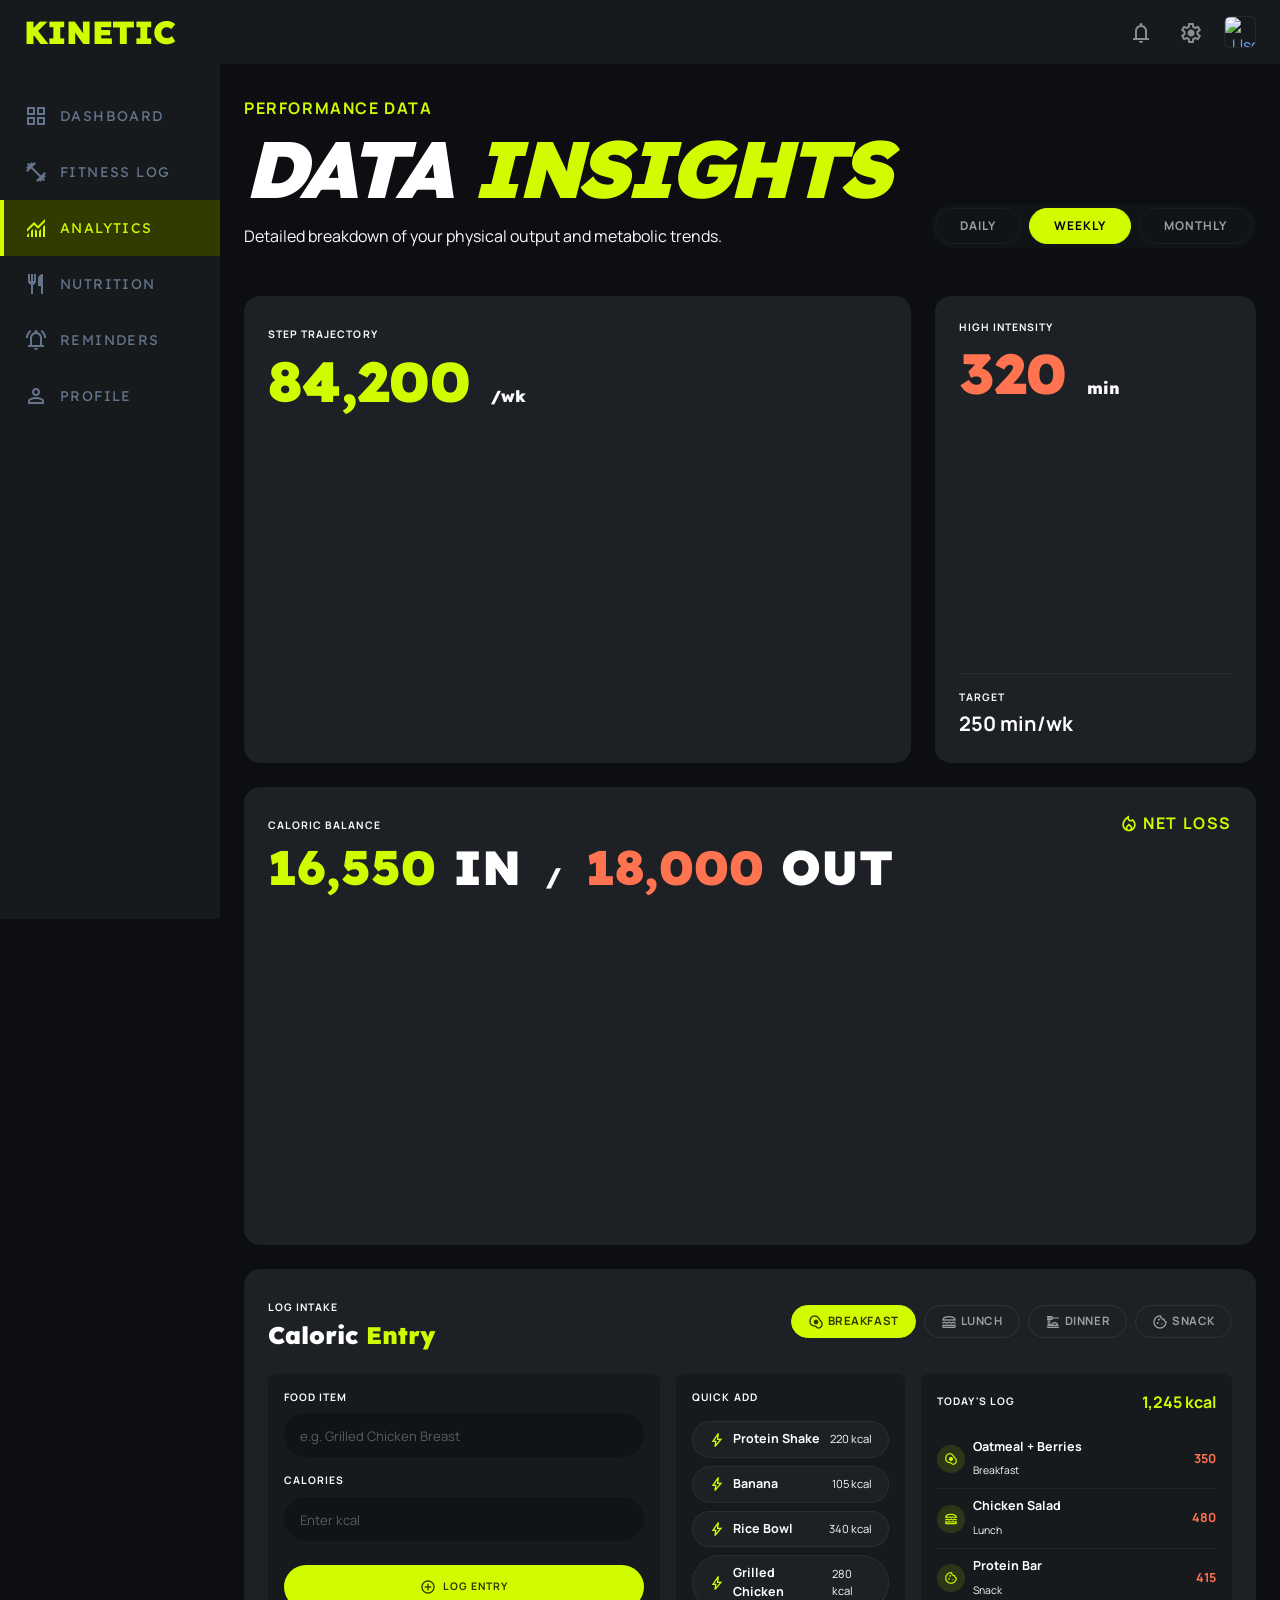
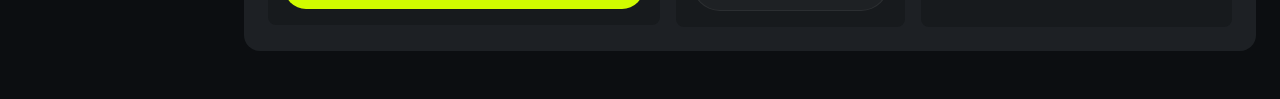
==== commit 4fb41530: "feat(charts): replace action cards with caloric intake entry UI, declutter analytics cards" ====
--- a/app/charts.html
+++ b/app/charts.html
@@ -66,6 +66,57 @@
 
         .circular-gauge-inner {
             transform: rotate(-45deg);
+        }
+
+        /* Meal Type Buttons */
+        .meal-type-btn {
+            font-size: 0.72rem;
+            font-weight: 700;
+            text-transform: uppercase;
+            letter-spacing: 0.05em;
+            padding: 0.4rem 1rem;
+            color: var(--bs-gray-400);
+            background: transparent;
+            border: 1px solid rgba(255, 255, 255, 0.08);
+            transition: all 0.2s ease;
+        }
+
+        .meal-type-btn:hover {
+            color: #fff;
+            border-color: rgba(255, 255, 255, 0.2);
+            background: rgba(255, 255, 255, 0.04);
+        }
+
+        .meal-type-btn.active {
+            background-color: var(--primary-container) !important;
+            color: var(--on-primary-container) !important;
+            border-color: var(--primary-container) !important;
+        }
+
+        /* Quick Add Buttons */
+        .quick-add-btn {
+            background: rgba(255, 255, 255, 0.03);
+            border: 1px solid rgba(255, 255, 255, 0.06);
+            transition: all 0.2s ease;
+        }
+
+        .quick-add-btn:hover {
+            background: rgba(209, 252, 0, 0.08);
+            border-color: rgba(209, 252, 0, 0.2);
+            box-shadow: 0 0 16px -4px rgba(209, 252, 0, 0.15);
+        }
+
+        /* Form Inputs */
+        .form-control::placeholder,
+        .form-select {
+            color: rgba(255, 255, 255, 0.3) !important;
+            font-size: 0.82rem;
+        }
+
+        .form-control:focus,
+        .form-select:focus {
+            box-shadow: 0 0 0 2px rgba(209, 252, 0, 0.2);
+            border-color: var(--primary-container) !important;
         }
 
         /* Color Overrides based on mockup */
@@ -170,18 +221,12 @@
             <!-- Main Line Chart (Step Trajectory) -->
             <div class="col-12 col-xl-8 d-flex flex-column">
                 <div class="bg-surface-container-high p-4 rounded-4 position-relative h-100">
-                    <div class="d-flex justify-content-between align-items-start mb-4">
-                        <div>
-                            <span class="font-bold text-xxs text-uppercase tracking-widest text-on-surface-variant">STEP
-                                TRAJECTORY</span>
-                            <h2 class="display-4 font-black font-headline text-primary-container mt-1 mb-0"
-                                id="step-value">84,200 <span class="fs-6 font-normal text-on-surface-variant">/wk</span>
-                            </h2>
-                        </div>
-                        <div class="d-flex align-items-center gap-1 text-tertiary">
-                            <span class="material-symbols-outlined fs-5">trending_up</span>
-                            <span class="font-bold fs-5">+12%</span>
-                        </div>
+                    <div class="mb-4">
+                        <span class="font-bold text-xxs text-uppercase tracking-widest text-on-surface-variant">STEP
+                            TRAJECTORY</span>
+                        <h2 class="display-4 font-black font-headline text-primary-container mt-1 mb-0"
+                            id="step-value">84,200 <span class="fs-6 font-normal text-on-surface-variant">/wk</span>
+                        </h2>
                     </div>
                     <div style="height: 300px; width: 100%;">
                         <canvas id="stepTrajectoryChart"></canvas>
@@ -201,17 +246,10 @@
                         <canvas id="highIntensityChart"></canvas>
                     </div>
 
-                    <div
-                        class="mt-4 pt-3 border-top border-outline-variant d-flex justify-content-between align-items-center">
-                        <div>
-                            <span
-                                class="text-xxs text-uppercase font-bold tracking-widest text-on-surface-variant d-block mb-1">TARGET</span>
-                            <span class="font-bold fs-5" id="intensity-target">250 min/wk</span>
-                        </div>
-                        <div class="rounded-circle border border-tertiary d-flex align-items-center justify-content-center p-2"
-                            style="width: 48px; height: 48px;">
-                            <span class="text-xs font-bold text-tertiary">128%</span>
-                        </div>
+                    <div class="mt-4 pt-3 border-top border-outline-variant">
+                        <span
+                            class="text-xxs text-uppercase font-bold tracking-widest text-on-surface-variant d-block mb-1">TARGET</span>
+                        <span class="font-bold fs-5" id="intensity-target">250 min/wk</span>
                     </div>
                 </div>
             </div>
@@ -241,29 +279,127 @@
                 </div>
             </div>
 
-            <!-- Action Cards Row -->
-            <div class="col-12 col-md-4">
-                <div class="action-card p-4 rounded-4 h-100 cursor-pointer">
-                    <span class="material-symbols-outlined text-tertiary mb-3">analytics</span>
-                    <h4 class="h5 font-bold mb-2">Export Health Report</h4>
-                    <p class="text-xs text-on-surface-variant mb-0">Generate a PDF of your monthly cardiovascular
-                        performance.</p>
-                </div>
-            </div>
-            <div class="col-12 col-md-4">
-                <div class="action-card p-4 rounded-4 h-100 cursor-pointer">
-                    <span class="material-symbols-outlined text-primary-container mb-3">track_changes</span>
-                    <h4 class="h5 font-bold mb-2">Recalibrate Goals</h4>
-                    <p class="text-xs text-on-surface-variant mb-0">Based on recent data, we suggest increasing daily
-                        steps to 12k.</p>
-                </div>
-            </div>
-            <div class="col-12 col-md-4">
-                <div class="action-card p-4 rounded-4 h-100 cursor-pointer">
-                    <span class="material-symbols-outlined text-danger mb-3">warning</span>
-                    <h4 class="h5 font-bold mb-2">Rest Required</h4>
-                    <p class="text-xs text-on-surface-variant mb-0">Muscle fatigue is peaking. Schedule a recovery
-                        session tomorrow.</p>
+            <!-- Caloric Intake Entry -->
+            <div class="col-12">
+                <div class="bg-surface-container-high p-4 rounded-4">
+                    <div class="d-flex flex-column flex-lg-row justify-content-between align-items-lg-center mb-4">
+                        <div>
+                            <span class="font-bold text-xxs text-uppercase tracking-widest text-on-surface-variant">LOG INTAKE</span>
+                            <h3 class="h4 font-black font-headline mt-1 mb-0">Caloric <span class="text-primary-container">Entry</span></h3>
+                        </div>
+                        <!-- Meal Type Selector -->
+                        <div class="d-flex gap-2 mt-3 mt-lg-0" id="meal-type-selector">
+                            <button class="btn btn-sm rounded-pill meal-type-btn active" data-meal="breakfast">
+                                <span class="material-symbols-outlined fs-6 me-1">egg_alt</span>Breakfast
+                            </button>
+                            <button class="btn btn-sm rounded-pill meal-type-btn" data-meal="lunch">
+                                <span class="material-symbols-outlined fs-6 me-1">lunch_dining</span>Lunch
+                            </button>
+                            <button class="btn btn-sm rounded-pill meal-type-btn" data-meal="dinner">
+                                <span class="material-symbols-outlined fs-6 me-1">dinner_dining</span>Dinner
+                            </button>
+                            <button class="btn btn-sm rounded-pill meal-type-btn" data-meal="snack">
+                                <span class="material-symbols-outlined fs-6 me-1">cookie</span>Snack
+                            </button>
+                        </div>
+                    </div>
+
+                    <div class="row g-3">
+                        <!-- Input Form -->
+                        <div class="col-12 col-lg-5">
+                            <div class="bg-surface-container p-3 rounded-3">
+                                <div class="mb-3">
+                                    <label class="font-bold text-xxs text-uppercase tracking-widest text-on-surface-variant d-block mb-2" for="food-item-name">Food Item</label>
+                                    <input type="text" id="food-item-name" class="form-control bg-surface-container-low border-0 text-white rounded-pill px-3" placeholder="e.g. Grilled Chicken Breast" style="height: 44px;" />
+                                </div>
+                                <div class="mb-3">
+                                    <label class="font-bold text-xxs text-uppercase tracking-widest text-on-surface-variant d-block mb-2" for="calorie-amount">Calories</label>
+                                    <input type="number" id="calorie-amount" class="form-control bg-surface-container-low border-0 text-white rounded-pill px-3" placeholder="Enter kcal" min="0" style="height: 44px;" />
+                                </div>
+                                <button id="btn-add-entry" class="btn w-100 rounded-pill font-bold text-uppercase tracking-widest text-xxs py-2 mt-2" style="background-color: var(--primary-container); color: var(--on-primary-container); height: 44px;">
+                                    <span class="material-symbols-outlined fs-6 me-1">add_circle</span> Log Entry
+                                </button>
+                            </div>
+                        </div>
+
+                        <!-- Quick Add -->
+                        <div class="col-12 col-lg-3">
+                            <div class="bg-surface-container p-3 rounded-3 h-100 d-flex flex-column">
+                                <span class="font-bold text-xxs text-uppercase tracking-widest text-on-surface-variant mb-3">Quick Add</span>
+                                <div class="d-flex flex-column gap-2 flex-grow-1">
+                                    <button class="btn btn-sm quick-add-btn d-flex align-items-center gap-2 rounded-pill px-3 py-2 text-start">
+                                        <span class="material-symbols-outlined fs-6 text-primary-container">bolt</span>
+                                        <span class="flex-grow-1 text-white font-bold" style="font-size: 0.78rem;">Protein Shake</span>
+                                        <span class="text-on-surface-variant" style="font-size: 0.7rem;">220 kcal</span>
+                                    </button>
+                                    <button class="btn btn-sm quick-add-btn d-flex align-items-center gap-2 rounded-pill px-3 py-2 text-start">
+                                        <span class="material-symbols-outlined fs-6 text-primary-container">bolt</span>
+                                        <span class="flex-grow-1 text-white font-bold" style="font-size: 0.78rem;">Banana</span>
+                                        <span class="text-on-surface-variant" style="font-size: 0.7rem;">105 kcal</span>
+                                    </button>
+                                    <button class="btn btn-sm quick-add-btn d-flex align-items-center gap-2 rounded-pill px-3 py-2 text-start">
+                                        <span class="material-symbols-outlined fs-6 text-primary-container">bolt</span>
+                                        <span class="flex-grow-1 text-white font-bold" style="font-size: 0.78rem;">Rice Bowl</span>
+                                        <span class="text-on-surface-variant" style="font-size: 0.7rem;">340 kcal</span>
+                                    </button>
+                                    <button class="btn btn-sm quick-add-btn d-flex align-items-center gap-2 rounded-pill px-3 py-2 text-start">
+                                        <span class="material-symbols-outlined fs-6 text-primary-container">bolt</span>
+                                        <span class="flex-grow-1 text-white font-bold" style="font-size: 0.78rem;">Grilled Chicken</span>
+                                        <span class="text-on-surface-variant" style="font-size: 0.7rem;">280 kcal</span>
+                                    </button>
+                                </div>
+                            </div>
+                        </div>
+
+                        <!-- Today's Log -->
+                        <div class="col-12 col-lg-4">
+                            <div class="bg-surface-container p-3 rounded-3 h-100 d-flex flex-column">
+                                <div class="d-flex justify-content-between align-items-center mb-3">
+                                    <span class="font-bold text-xxs text-uppercase tracking-widest text-on-surface-variant">Today's Log</span>
+                                    <span class="font-bold text-xs text-primary-container" id="today-total">1,245 kcal</span>
+                                </div>
+                                <div class="flex-grow-1 overflow-auto" id="todays-log-list" style="max-height: 200px;">
+                                    <!-- Sample entries -->
+                                    <div class="d-flex align-items-center justify-content-between py-2 border-bottom" style="border-color: rgba(255,255,255,0.05) !important;">
+                                        <div class="d-flex align-items-center gap-2">
+                                            <span class="rounded-circle d-flex align-items-center justify-content-center" style="width: 28px; height: 28px; background: rgba(209,252,0,0.12);">
+                                                <span class="material-symbols-outlined text-primary-container" style="font-size: 14px;">egg_alt</span>
+                                            </span>
+                                            <div>
+                                                <span class="d-block font-bold text-white" style="font-size: 0.78rem;">Oatmeal + Berries</span>
+                                                <span class="text-on-surface-variant" style="font-size: 0.65rem;">Breakfast</span>
+                                            </div>
+                                        </div>
+                                        <span class="font-bold text-tertiary" style="font-size: 0.78rem;">350</span>
+                                    </div>
+                                    <div class="d-flex align-items-center justify-content-between py-2 border-bottom" style="border-color: rgba(255,255,255,0.05) !important;">
+                                        <div class="d-flex align-items-center gap-2">
+                                            <span class="rounded-circle d-flex align-items-center justify-content-center" style="width: 28px; height: 28px; background: rgba(209,252,0,0.12);">
+                                                <span class="material-symbols-outlined text-primary-container" style="font-size: 14px;">lunch_dining</span>
+                                            </span>
+                                            <div>
+                                                <span class="d-block font-bold text-white" style="font-size: 0.78rem;">Chicken Salad</span>
+                                                <span class="text-on-surface-variant" style="font-size: 0.65rem;">Lunch</span>
+                                            </div>
+                                        </div>
+                                        <span class="font-bold text-tertiary" style="font-size: 0.78rem;">480</span>
+                                    </div>
+                                    <div class="d-flex align-items-center justify-content-between py-2">
+                                        <div class="d-flex align-items-center gap-2">
+                                            <span class="rounded-circle d-flex align-items-center justify-content-center" style="width: 28px; height: 28px; background: rgba(209,252,0,0.12);">
+                                                <span class="material-symbols-outlined text-primary-container" style="font-size: 14px;">cookie</span>
+                                            </span>
+                                            <div>
+                                                <span class="d-block font-bold text-white" style="font-size: 0.78rem;">Protein Bar</span>
+                                                <span class="text-on-surface-variant" style="font-size: 0.65rem;">Snack</span>
+                                            </div>
+                                        </div>
+                                        <span class="font-bold text-tertiary" style="font-size: 0.78rem;">415</span>
+                                    </div>
+                                </div>
+                            </div>
+                        </div>
+                    </div>
                 </div>
             </div>
 
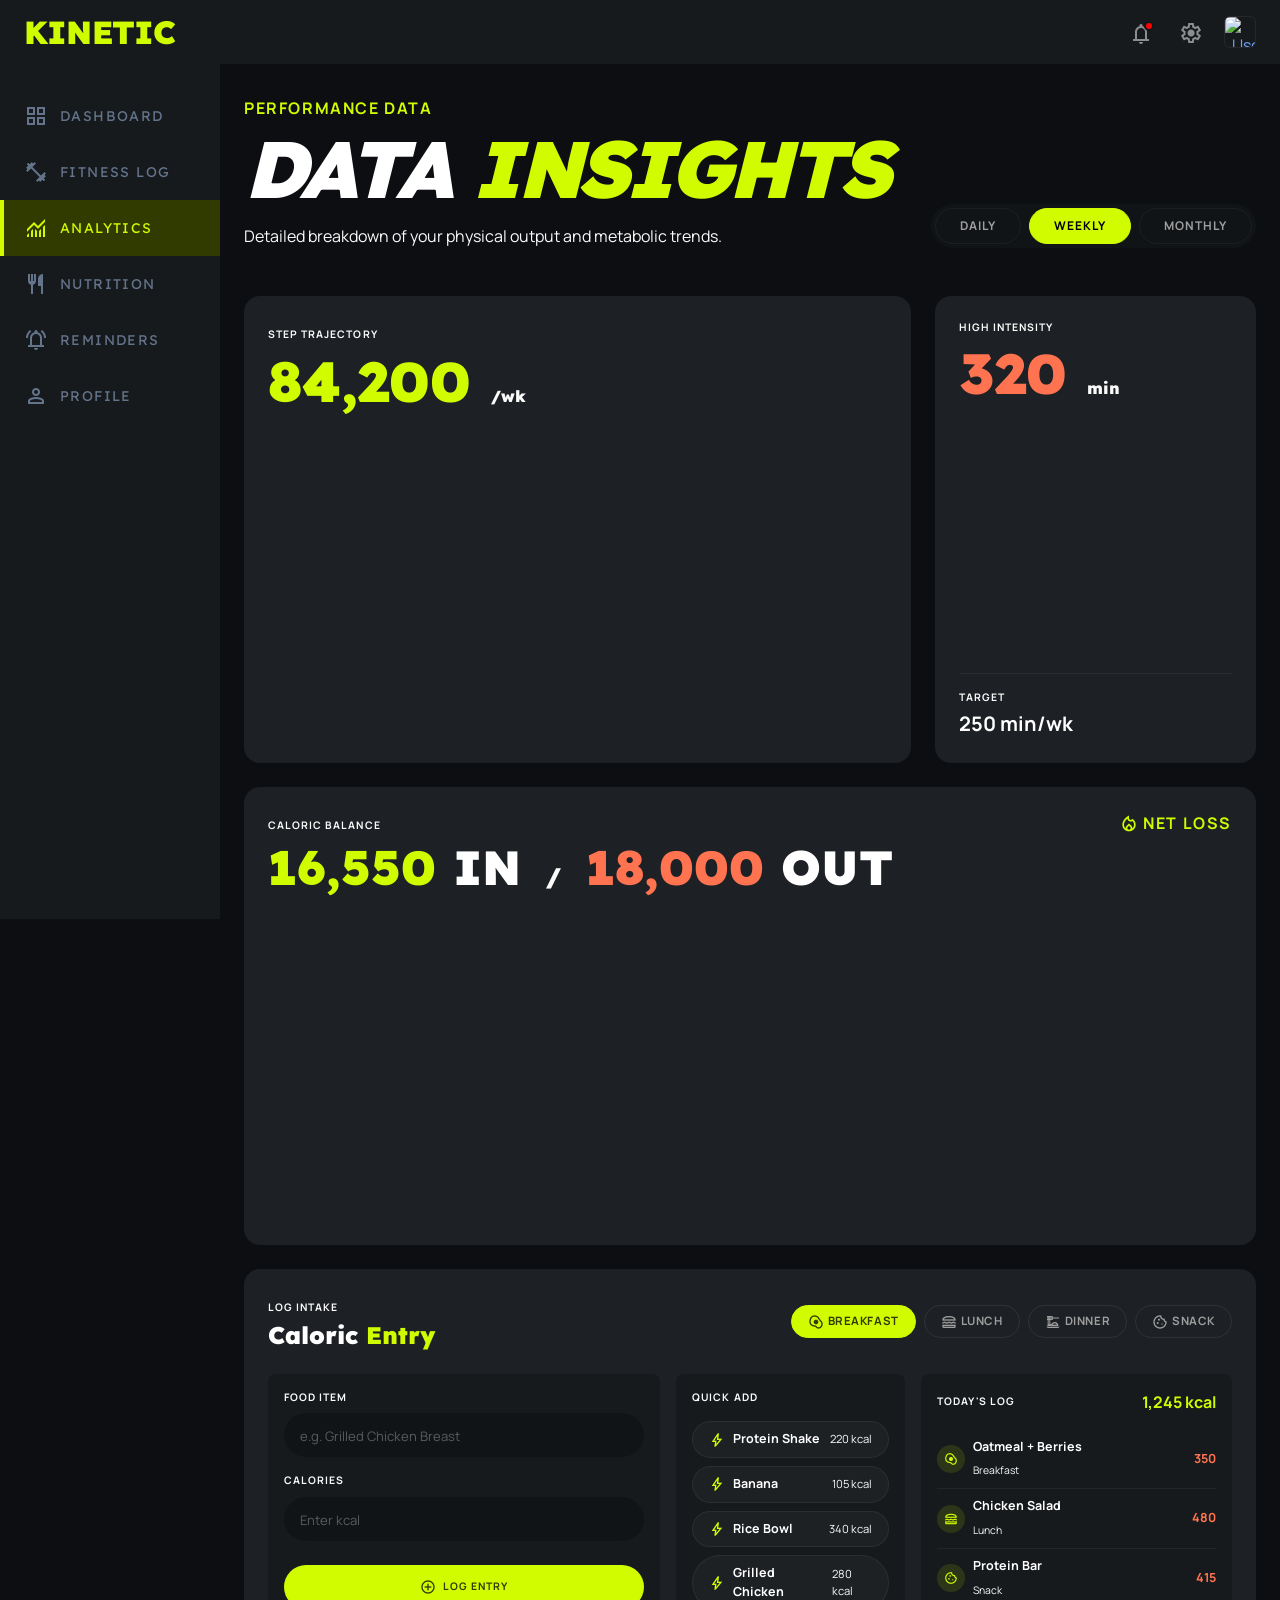
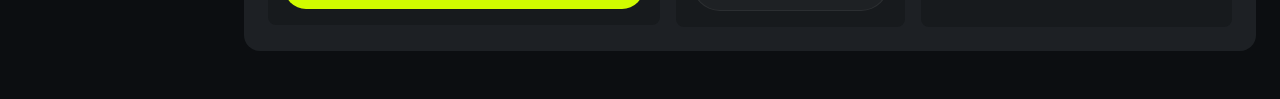
==== commit 081a1ccd: "feat: add shared notification system" ====
--- a/app/charts.html
+++ b/app/charts.html
@@ -141,10 +141,55 @@
                 class="fs-2 font-black text-primary-container font-headline tracking-tight">KINETIC</a>
         </div>
         <div class="d-flex align-items-center gap-3">
-            <button class="btn text-secondary p-1 text-decoration-none rounded-circle ">
-                <span class="material-symbols-outlined text-white-50 icon"
-                    data-icon="notifications">notifications</span>
-            </button>
+            <div class="position-relative">
+    <button
+        id="notificationBtn"
+        class="btn text-secondary p-1 text-decoration-none rounded-circle"
+        type="button">
+
+        <div class="position-relative" style="width: 24px; height: 24px;">
+            <span class="material-symbols-outlined text-white-50 icon">
+                notifications
+            </span>
+
+            <span
+                id="notificationDot"
+                style="
+                    display: none;
+                    position: absolute;
+                    top: 1px;
+                    right: -1px;
+                    width: 10px;
+                    height: 10px;
+                    background-color: red;
+                    border-radius: 50%;
+                    border: 2px solid #11161c;
+                ">
+            </span>
+        </div>
+    </button>
+
+    <div
+        id="notificationPanel"
+        class="bg-dark border rounded-4 shadow p-3"
+        style="
+            display: none;
+            position: absolute;
+            top: 45px;
+            right: 0;
+            width: 320px;
+            max-height: 350px;
+            overflow-y: auto;
+            z-index: 999;
+        ">
+
+        <h6 class="fw-bold mb-3 text-white">Notifications</h6>
+
+        <div id="notificationPopupList">
+            <p class="text-secondary mb-0">No notifications yet.</p>
+        </div>
+    </div>
+</div>
             <button class="btn text-secondary p-1 text-decoration-none rounded-circle ">
                 <span class="material-symbols-outlined text-white-50 icon" data-icon="settings">settings</span>
             </button>
@@ -435,6 +480,7 @@
     <script src="https://cdn.jsdelivr.net/npm/chart.js"></script>
     <!-- Custom JS -->
     <script src="../public/JS/charts.js"></script>
+    <script src="../public/JS/notification.js"></script>
 </body>
 
 </html>
